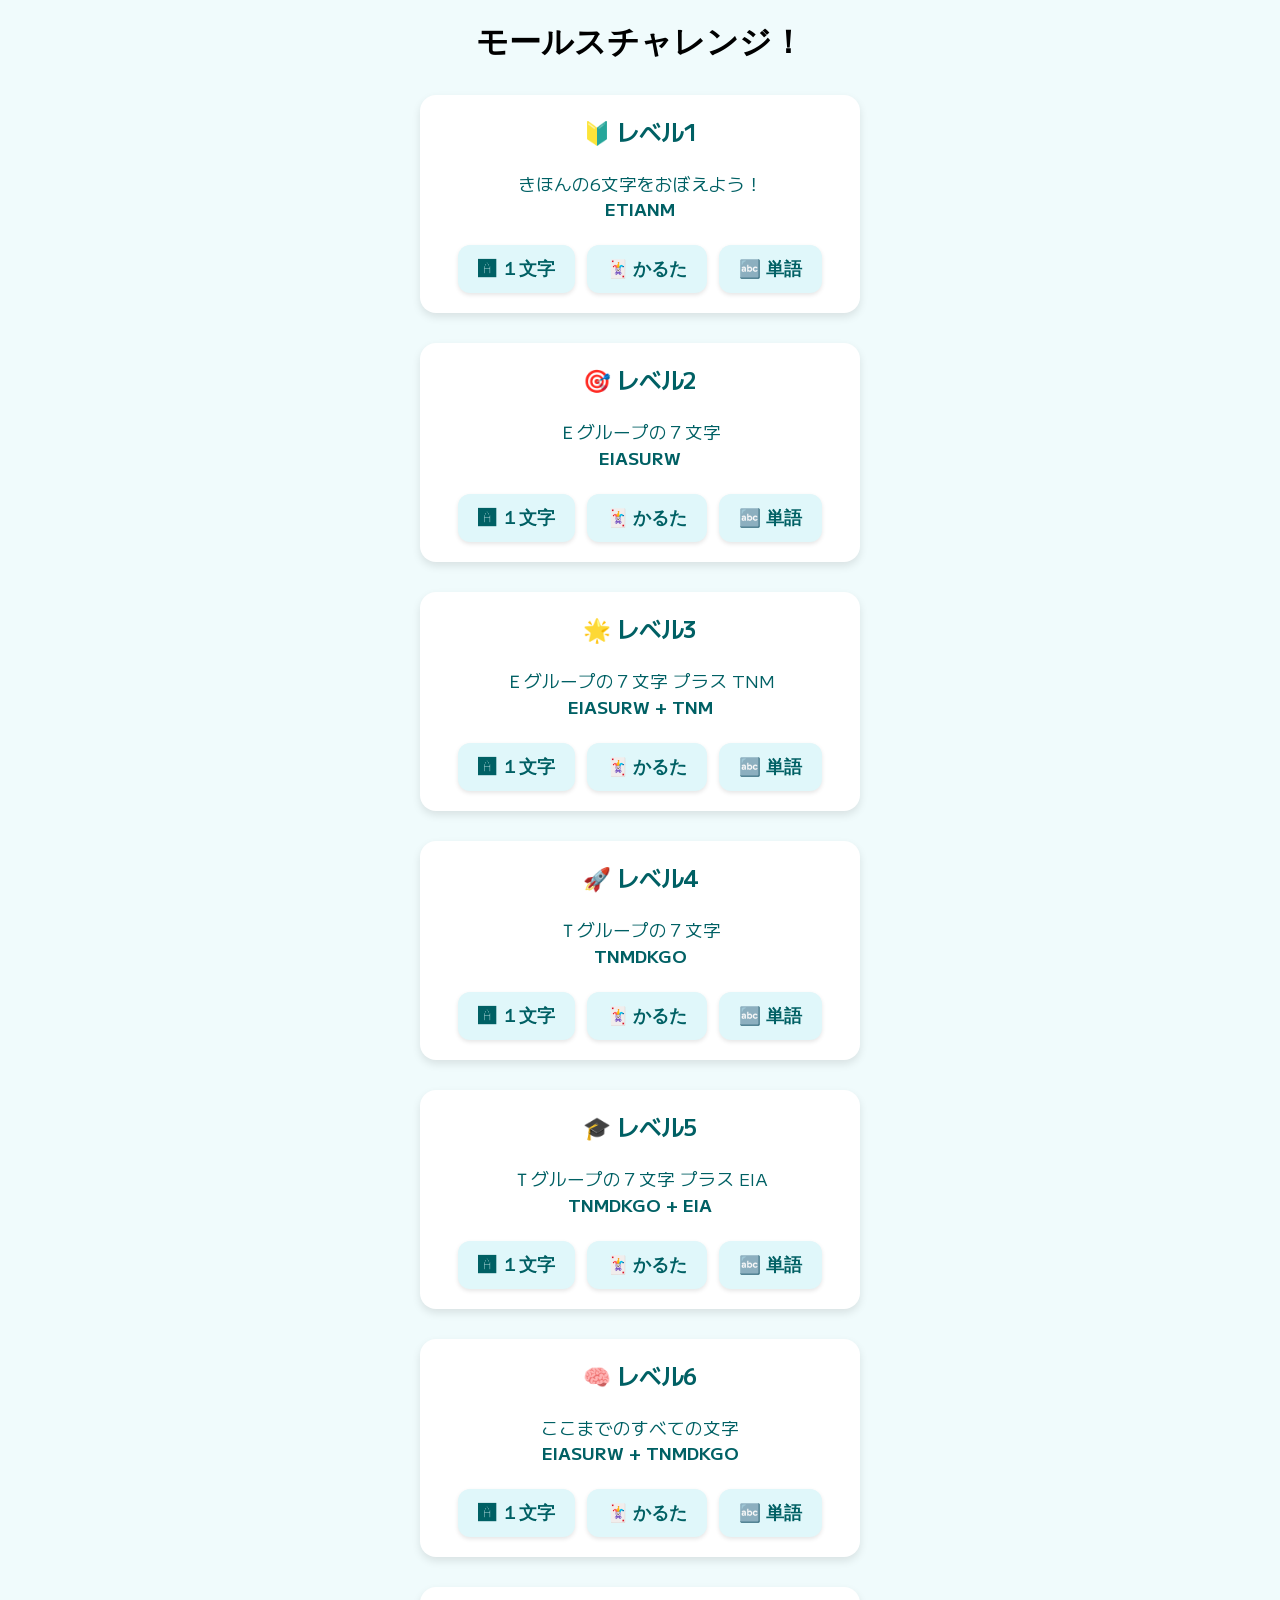
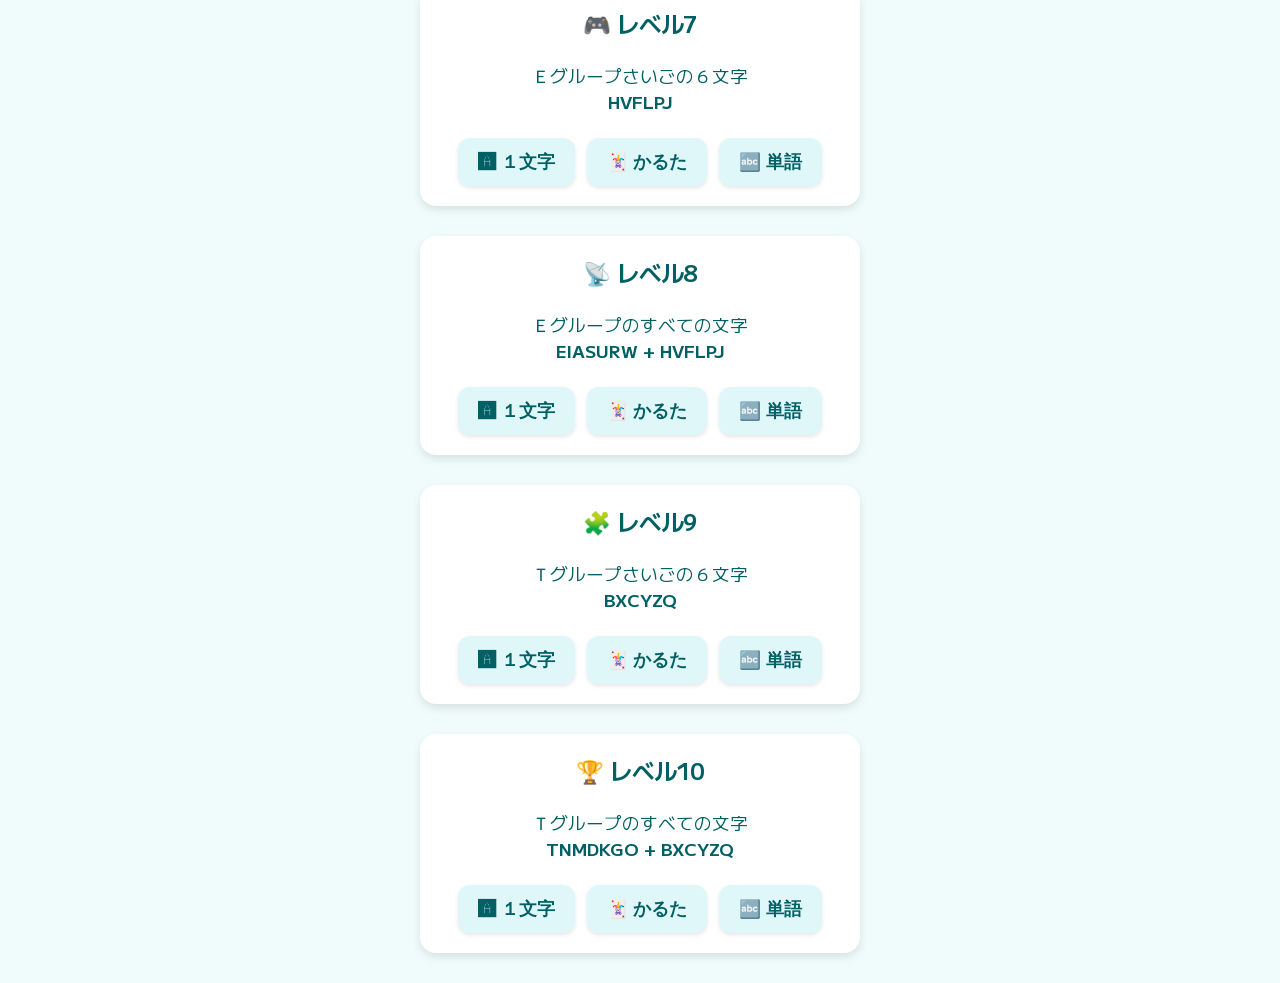
==== index.html @ 9786641b "初回コミット" ====
<!DOCTYPE html>
<html>
<head>
  <meta charset="UTF-8">
  <title>モールスチャレンジ！</title>
  <link rel="manifest" href="manifest.json">
  <!-- フォント読み込み -->
  <link href="https://fonts.googleapis.com/css2?family=Kosugi+Maru&family=M+PLUS+1&display=swap" rel="stylesheet">

  <style>
    body {
      text-align: center;
      font-family: 'M PLUS 1', sans-serif;
      background-color: #f0fbfc;
    }

    h1, .title {
      font-family: 'Kosugi Maru', sans-serif;
    }

    .level-card {
      display: block;
      border-radius: 16px;
      overflow: hidden;
      text-decoration: none;
      color: #006064;
      box-shadow: 0 4px 8px rgba(0,0,0,0.1);
      max-width: 400px;
      margin: 30px auto;
      padding: 20px;
      background-color: #ffffff;
    }

    .level-card h2 {
      margin: 0 0 12px; /* ← 下に12pxの余白を追加！ */
      font-size: 1.4em;
    }


    .level-card p {
      margin: 24px 0; /* ← 上下に12pxの余白を追加！ */
      font-size: 1.1em;
    }


    .mode-buttons {
      display: flex;
      justify-content: center;
      gap: 12px;
      margin-top: 12px;
      flex-wrap: wrap;
    }

    .mode-buttons button {
      background-color: #e0f7fa;
      color: #006064;
      border: none;
      border-radius: 12px;
      padding: 12px 20px;
      font-size: 1.1em;
      font-weight: bold;
      cursor: pointer;
      min-width: 100px;
      box-shadow: 0 2px 4px rgba(0,0,0,0.1);
      transition: transform 0.1s ease-in-out;
    }

    .mode-buttons button:hover {
      transform: scale(1.05);
      background-color: #ffe0b2;
    }
  </style>
</head>

<body>

  <h1>モールスチャレンジ！</h1>

  <div class="level-card">
    <h2>🔰 レベル1</h2>
    <p>きほんの6文字をおぼえよう！<br><strong>ETIANM</strong></p>
    <div class="mode-buttons">
      <button onclick="location.href='letter.html?level=level1'">🅰 １文字</button>
      <button onclick="location.href='karuta.html?level=level1'">🃏 かるた</button>
      <button onclick="location.href='word.html?level=level1'">🔤 単語</button>
    </div>
  </div>

  <div class="level-card">
    <h2>🎯 レベル2</h2>
    <p>Ｅグループの７文字<br><strong>EIASURW</strong></p>
    <div class="mode-buttons">
      <button onclick="location.href='letter.html?level=level2'">🅰 １文字</button>
      <button onclick="location.href='karuta.html?level=level2'">🃏 かるた</button>
      <button onclick="location.href='word.html?level=level2'">🔤 単語</button>
    </div>
  </div>

  <div class="level-card">
    <h2>🌟 レベル3</h2>
    <p>Ｅグループの７文字 プラス TNM<br><strong>EIASURW + TNM</strong></p>
    <div class="mode-buttons">
      <button onclick="location.href='letter.html?level=level3'">🅰 １文字</button>
      <button onclick="location.href='karuta.html?level=level3'">🃏 かるた</button>
      <button onclick="location.href='word.html?level=level3'">🔤 単語</button>
    </div>
  </div>

  <div class="level-card">
    <h2>🚀 レベル4</h2>
    <p>Ｔグループの７文字<br><strong>TNMDKGO</strong></p>
    <div class="mode-buttons">
      <button onclick="location.href='letter.html?level=level4'">🅰 １文字</button>
      <button onclick="location.href='karuta.html?level=level4'">🃏 かるた</button>
      <button onclick="location.href='word.html?level=level4'">🔤 単語</button>
    </div>
  </div>

  <div class="level-card">
    <h2>🎓 レベル5</h2>
    <p>Ｔグループの７文字 プラス EIA<br><strong>TNMDKGO + EIA</strong></p>
    <div class="mode-buttons">
      <button onclick="location.href='letter.html?level=level5'">🅰 １文字</button>
      <button onclick="location.href='karuta.html?level=level5'">🃏 かるた</button>
      <button onclick="location.href='word.html?level=level5'">🔤 単語</button>
    </div>
  </div>

  <div class="level-card">
    <h2>🧠 レベル6</h2>
    <p>ここまでのすべての文字<br><strong>EIASURW + TNMDKGO</strong></p>
    <div class="mode-buttons">
      <button onclick="location.href='letter.html?level=level6'">🅰 １文字</button>
      <button onclick="location.href='karuta.html?level=level6'">🃏 かるた</button>
      <button onclick="location.href='word.html?level=level6'">🔤 単語</button>
    </div>
  </div>

  <div class="level-card">
    <h2>🎮 レベル7</h2>
    <p>Ｅグループさいごの６文字<br><strong>HVFLPJ</strong></p>
    <div class="mode-buttons">
      <button onclick="location.href='letter.html?level=level7'">🅰 １文字</button>
      <button onclick="location.href='karuta.html?level=level7'">🃏 かるた</button>
      <button onclick="location.href='word.html?level=level7'">🔤 単語</button>
    </div>
  </div>

  <div class="level-card">
    <h2>📡 レベル8</h2>
    <p>Ｅグループのすべての文字<br><strong>EIASURW + HVFLPJ</strong></p>
    <div class="mode-buttons">
      <button onclick="location.href='letter.html?level=level8'">🅰 １文字</button>
      <button onclick="location.href='karuta.html?level=level8'">🃏 かるた</button>
      <button onclick="location.href='word.html?level=level8'">🔤 単語</button>
    </div>
  </div>

  <div class="level-card">
    <h2>🧩 レベル9</h2>
    <p>Ｔグループさいごの６文字<br><strong>BXCYZQ</strong></p>
    <div class="mode-buttons">
      <button onclick="location.href='letter.html?level=level9'">🅰 １文字</button>
      <button onclick="location.href='karuta.html?level=level9'">🃏 かるた</button>
      <button onclick="location.href='word.html?level=level9'">🔤 単語</button>
    </div>
  </div>

  <div class="level-card">
    <h2>🏆 レベル10</h2>
    <p>Ｔグループのすべての文字<br><strong>TNMDKGO + BXCYZQ</strong></p>
    <div class="mode-buttons">
      <button onclick="location.href='letter.html?level=level10'">🅰 １文字</button>
      <button onclick="location.href='karuta.html?level=level10'">🃏 かるた</button>
      <button onclick="location.href='word.html?level=level10'">🔤 単語</button>
    </div>
  </div>

<script>
  if ('serviceWorker' in navigator) {
    window.addEventListener('load', () => {
      navigator.serviceWorker.register('sw.js')
        .then(reg => console.log('Service Worker registered!', reg))
        .catch(err => console.error('Service Worker error:', err));
    });
  }
</script>


</body>

</html>
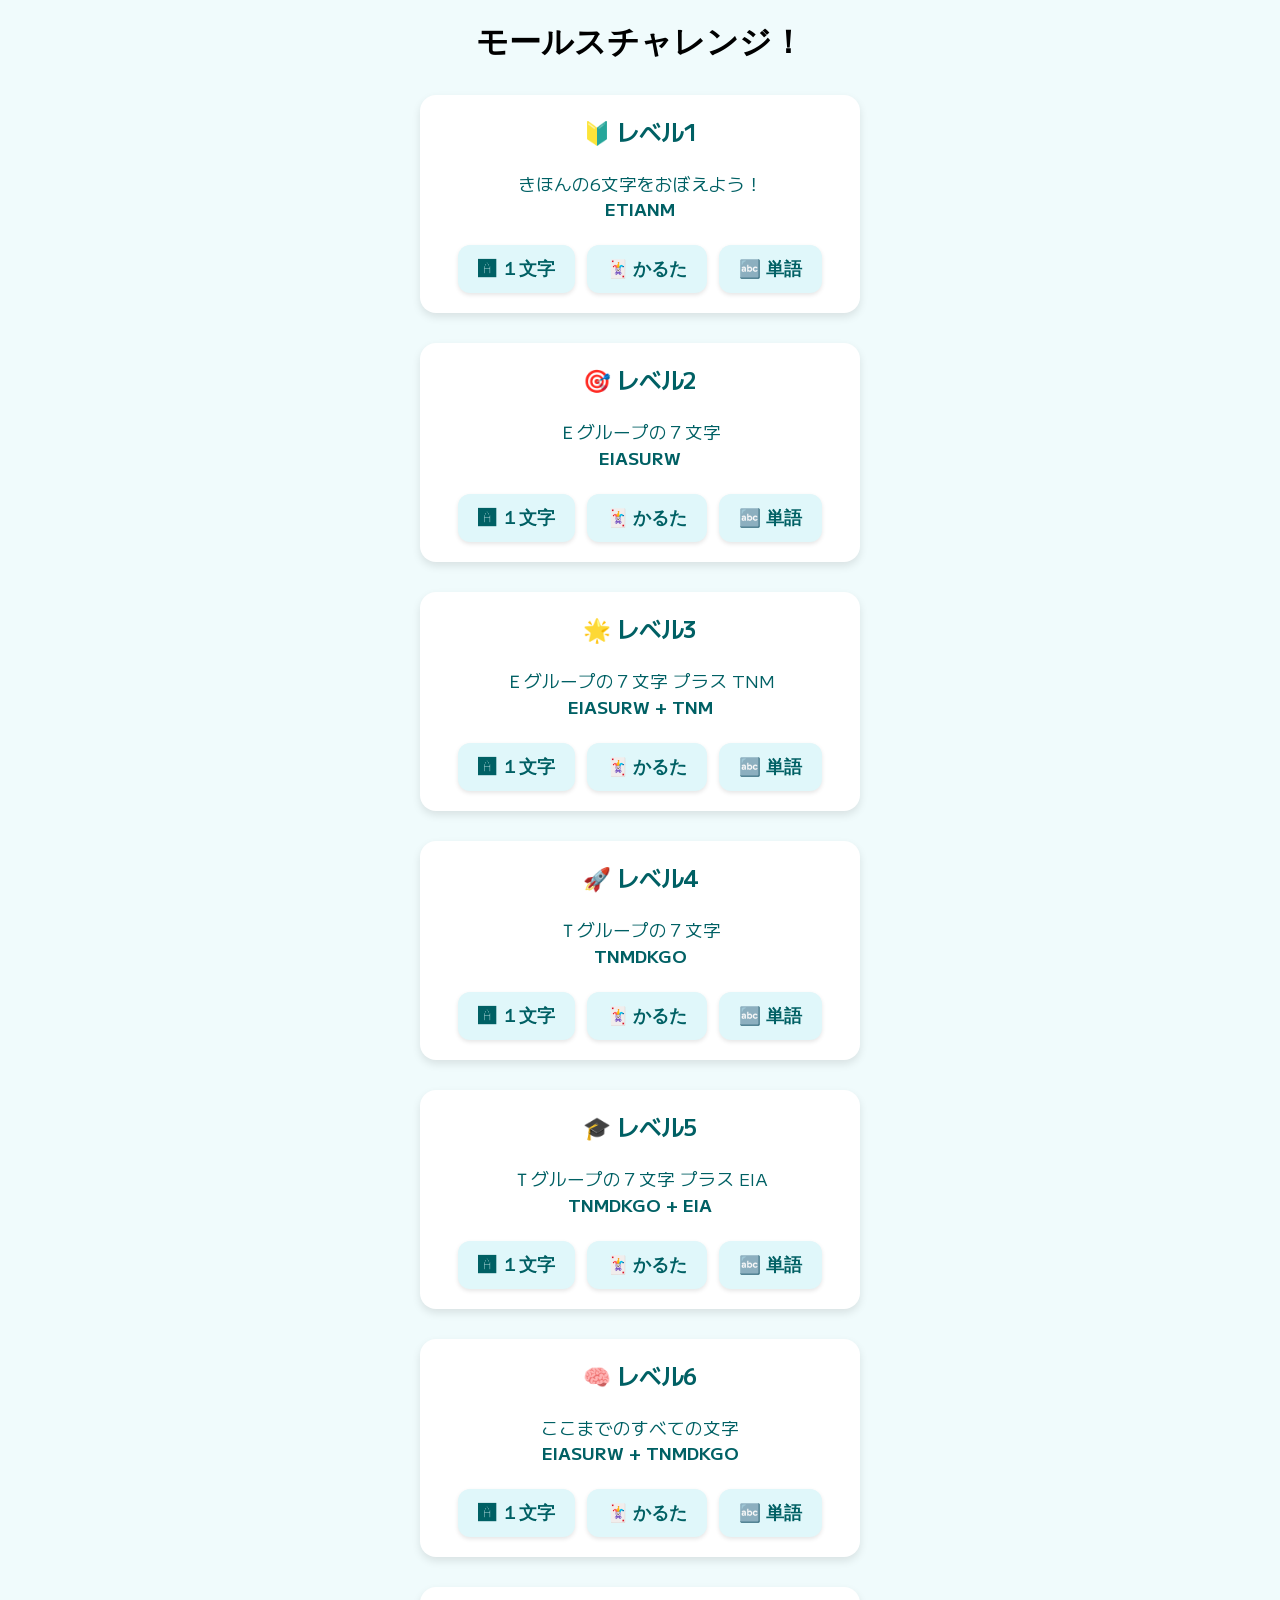
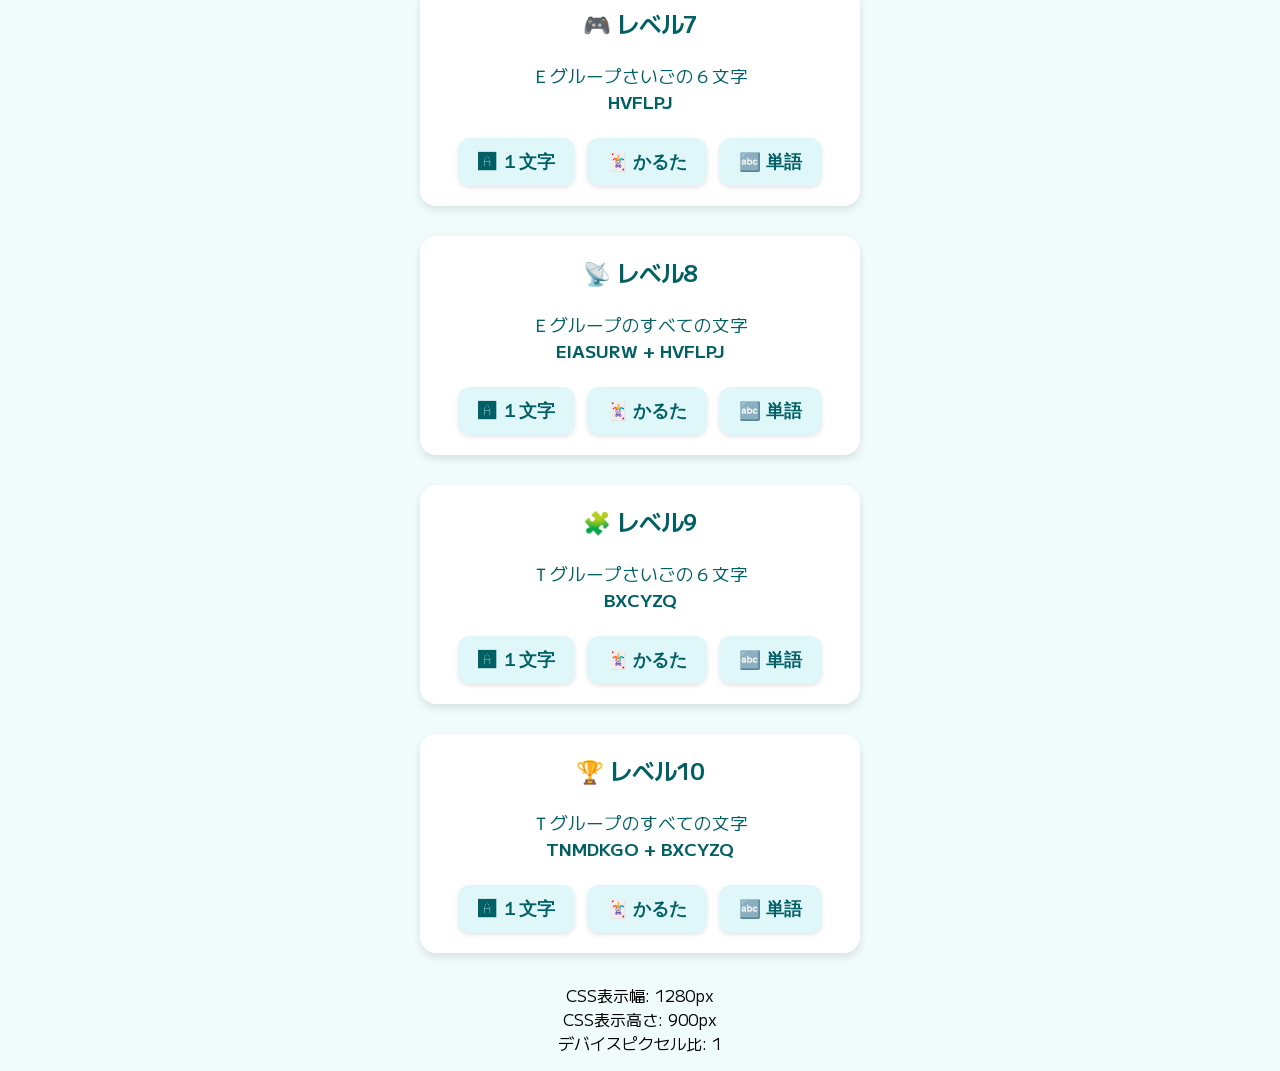
==== commit 25b8d029: "デバッグ用表示追加" ====
--- a/index.html
+++ b/index.html
@@ -6,6 +6,7 @@
   <link rel="manifest" href="manifest.json">
   <!-- フォント読み込み -->
   <link href="https://fonts.googleapis.com/css2?family=Kosugi+Maru&family=M+PLUS+1&display=swap" rel="stylesheet">
+  <meta name="viewport" content="width=device-width, initial-scale=1.0">
 
   <style>
     body {
@@ -69,6 +70,18 @@
       transform: scale(1.05);
       background-color: #ffe0b2;
     }
+
+    @media (max-width: 600px) {
+      .mode-buttons button {
+        font-size: 1.4rem;
+        padding: 1.2rem 2rem;
+        min-height: 56px;
+        min-width: 90%;
+
+        display: block;
+      }
+    }
+
   </style>
 </head>
 
@@ -175,7 +188,7 @@
       <button onclick="location.href='word.html?level=level10'">🔤 単語</button>
     </div>
   </div>
-
+<p id="info"></p>
 <script>
   if ('serviceWorker' in navigator) {
     window.addEventListener('load', () => {
@@ -184,6 +197,12 @@
         .catch(err => console.error('Service Worker error:', err));
     });
   }
+    const info = `
+    CSS表示幅: ${window.innerWidth}px<br>
+    CSS表示高さ: ${window.innerHeight}px<br>
+    デバイスピクセル比: ${window.devicePixelRatio}
+  `;
+  document.getElementById("info").innerHTML = info;
 </script>
 
 
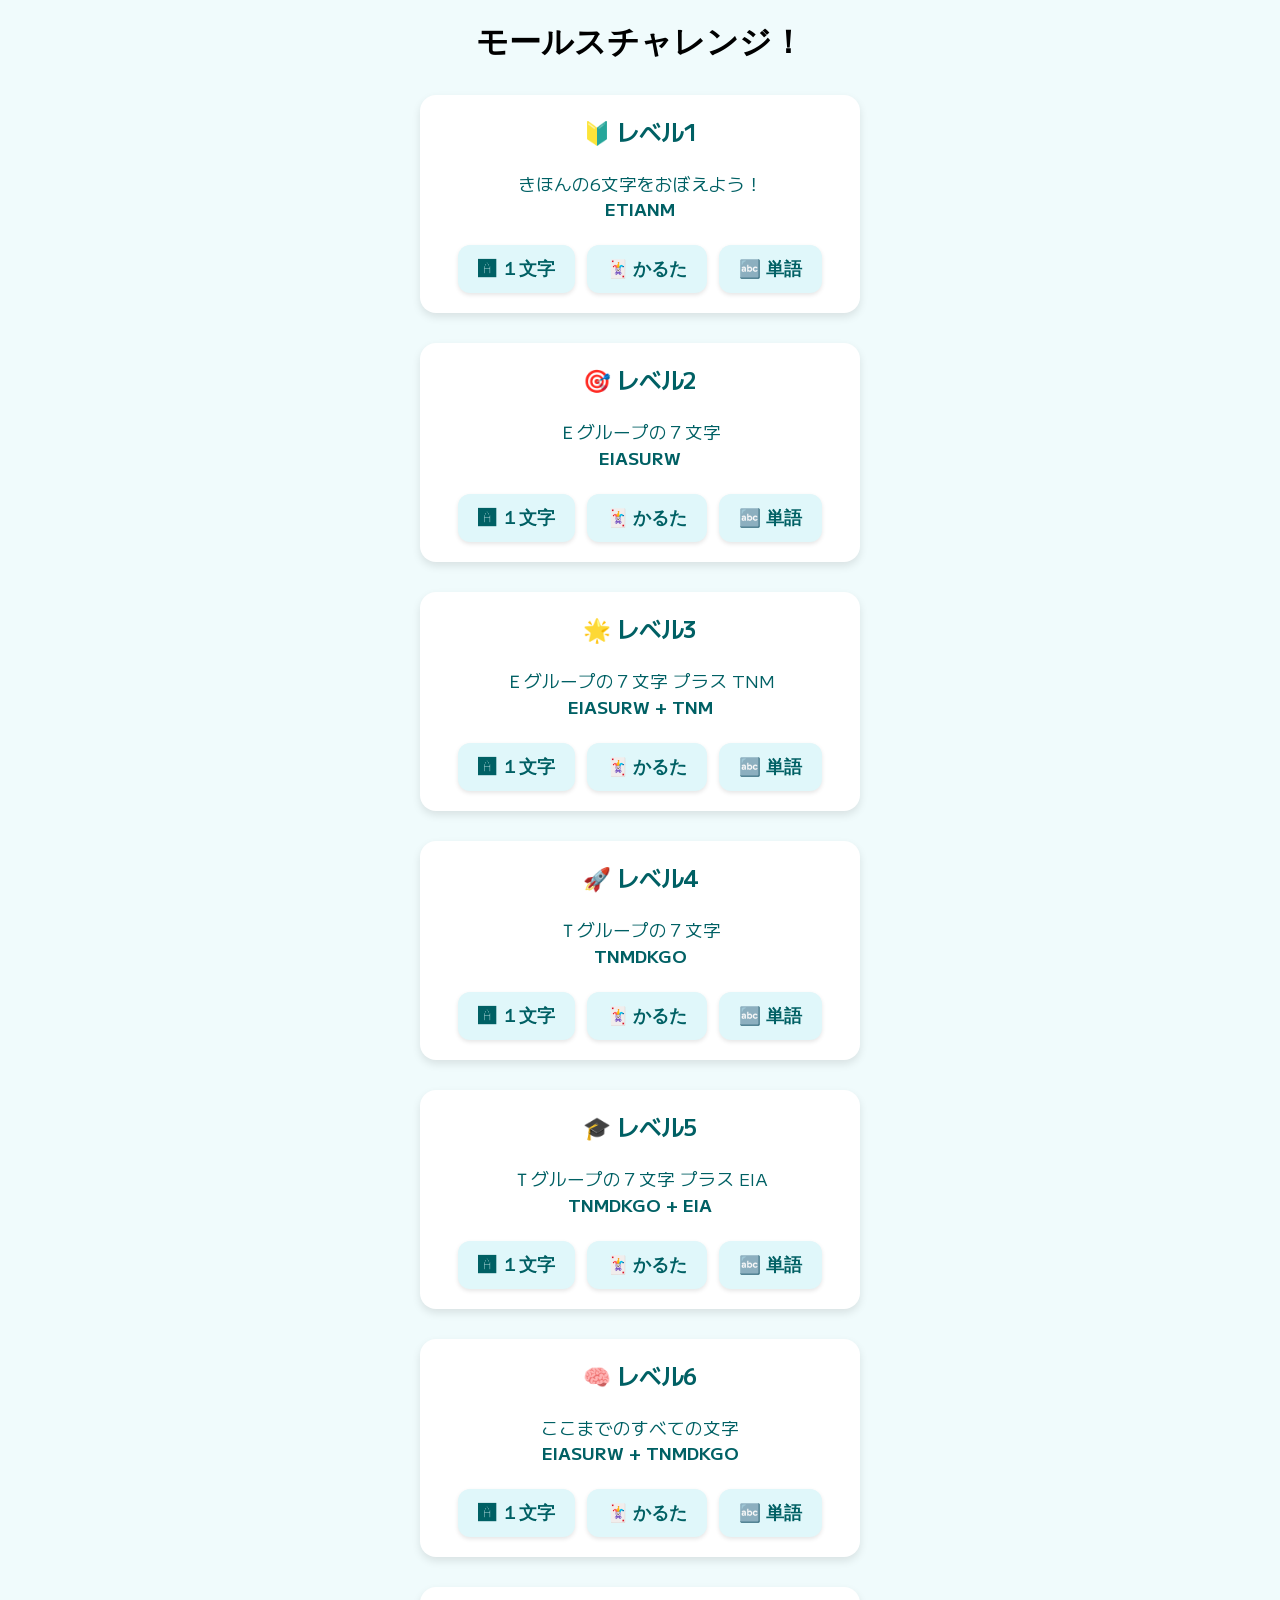
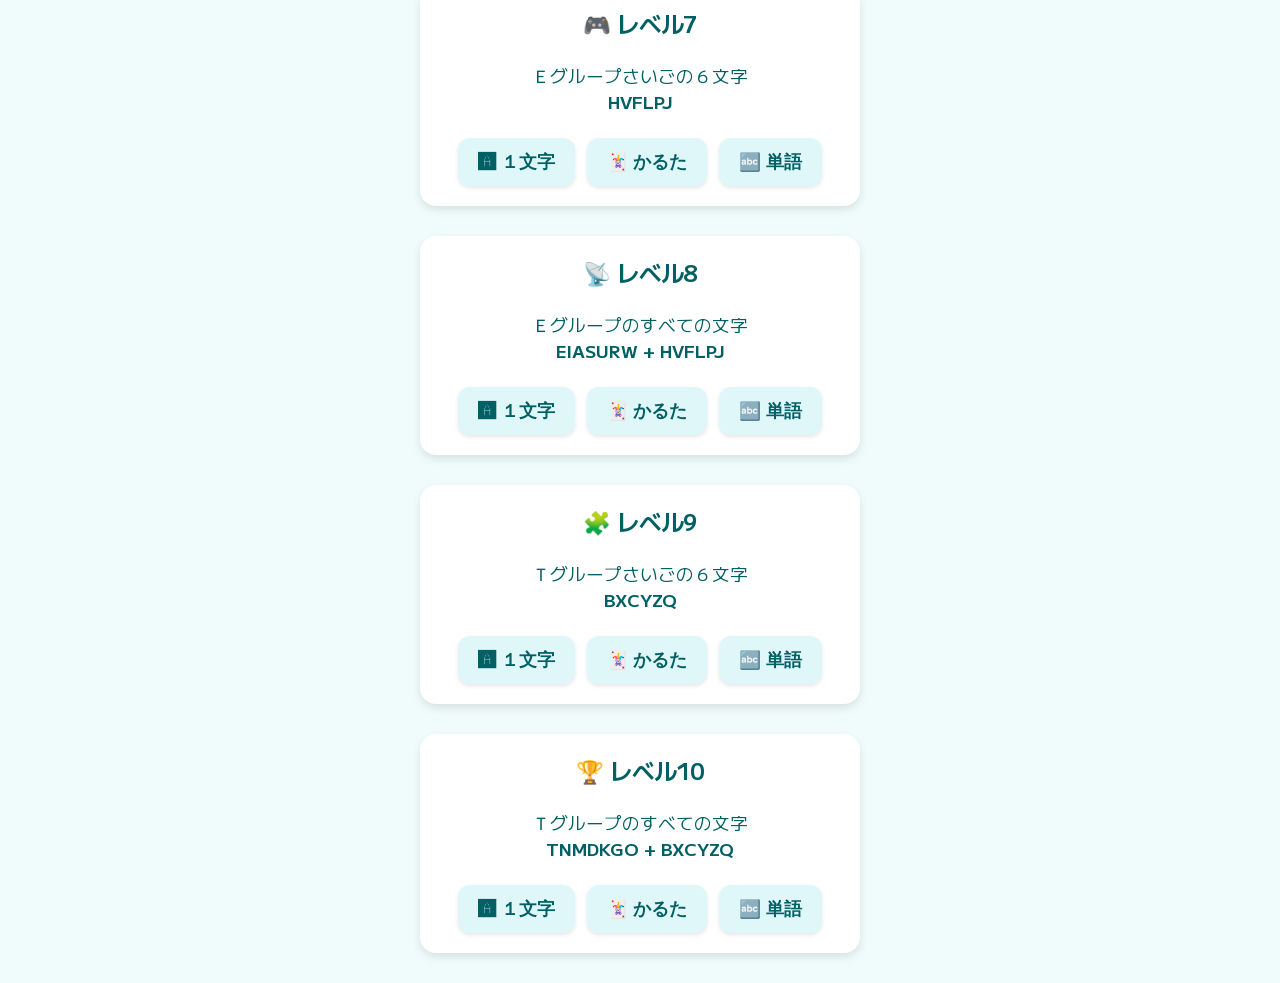
==== commit 0732f351: "スマホ表示調整" ====
--- a/index.html
+++ b/index.html
@@ -188,7 +188,7 @@
       <button onclick="location.href='word.html?level=level10'">🔤 単語</button>
     </div>
   </div>
-<p id="info"></p>
+<!-- <p id="info"></p> -->
 <script>
   if ('serviceWorker' in navigator) {
     window.addEventListener('load', () => {
@@ -197,12 +197,12 @@
         .catch(err => console.error('Service Worker error:', err));
     });
   }
-    const info = `
-    CSS表示幅: ${window.innerWidth}px<br>
-    CSS表示高さ: ${window.innerHeight}px<br>
-    デバイスピクセル比: ${window.devicePixelRatio}
-  `;
-  document.getElementById("info").innerHTML = info;
+  //   const info = `
+  //   CSS表示幅: ${window.innerWidth}px<br>
+  //   CSS表示高さ: ${window.innerHeight}px<br>
+  //   デバイスピクセル比: ${window.devicePixelRatio}
+  // `;
+  // document.getElementById("info").innerHTML = info;
 </script>
 
 
